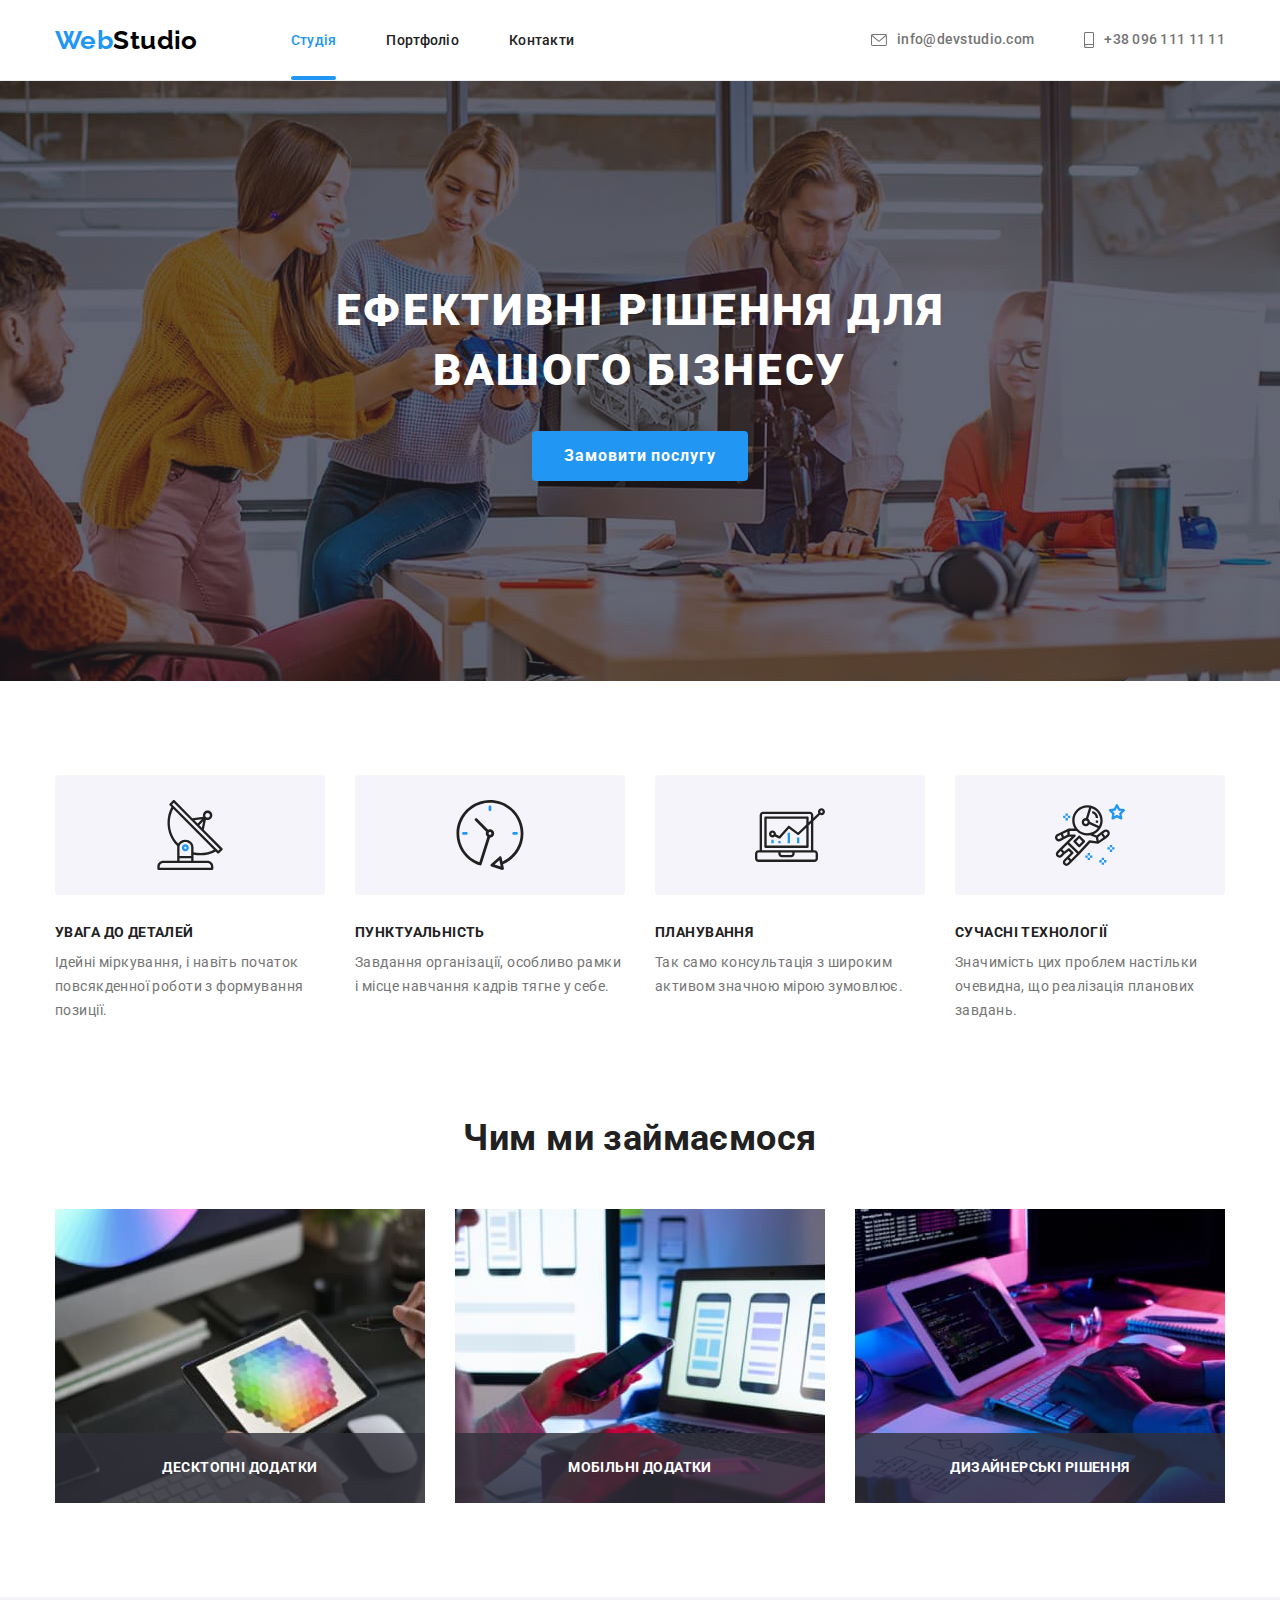
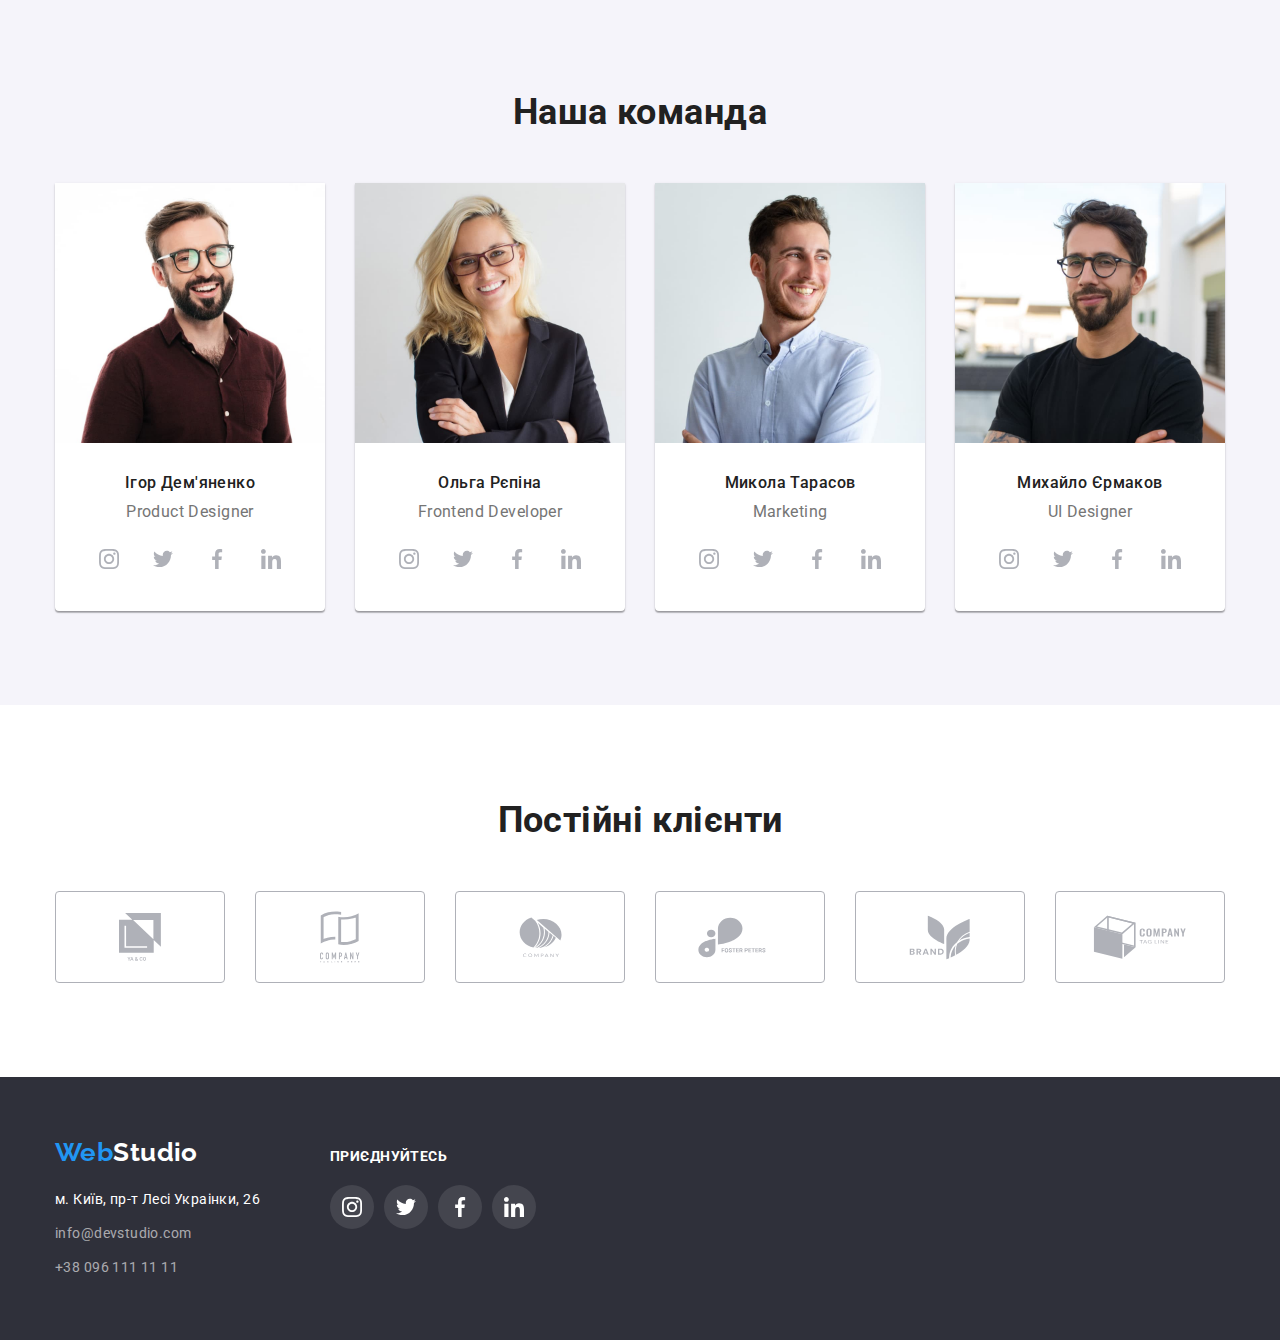
==== index.html @ a572e268 "Initial commit" ====
<!DOCTYPE html>
<html lang="uk">
  <head>
    <meta charset="UTF-8" />
    <meta http-equiv="X-UA-Compatible" content="IE=edge" />
    <meta name="viewport" content="width=device-width, initial-scale=1.0" />
    <title>Web Studio</title>
    <link rel="preconnect" href="https://fonts.googleapis.com" />
    <link rel="preconnect" href="https://fonts.gstatic.com" crossorigin />
    <link href="https://fonts.googleapis.com/css2?family=Raleway:wght@700&family=Roboto:wght@400;500;700;900&display=swap" rel="stylesheet" />
    <link rel="stylesheet" href="https://cdnjs.cloudflare.com/ajax/libs/modern-normalize/1.1.0/modern-normalize.min.css" />
    <link rel="stylesheet" href="./css/style.css" />
  </head>

  <body>
    <header class="page-header">
      <div class="nav-container container">
        <nav class="nav">
          <a class="logo link" href="./index.html"><span>Web</span>Studio</a>
          <ul class="nav-link list">
            <li class="item"><a class="nav-link-item link current" href="./index.html">Студія</a></li>
            <li class="item"><a class="nav-link-item link" href="./portfolio.html">Портфоліо</a></li>
            <li class="item"><a class="nav-link-item link" href="#">Контакти</a></li>
          </ul>
        </nav>
        <ul class="contact list">
          <li class="item">
            <a class="contact-item link" href="mailto:info@devstudio.com" lang="en">
              <svg class="icon" width="16" height="12">
                <use href="./images/sprite.svg#icon-mail"></use>
              </svg>
              info@devstudio.com</a
            >
          </li>
          <li class="item">
            <a class="contact-item link" href="tel:+380961111111">
              <svg class="icon" width="10" height="16">
                <use href="./images/sprite.svg#icon-smartphone"></use>
              </svg>
              +38 096 111 11 11</a
            >
          </li>
        </ul>
      </div>
    </header>

    <main>
      <section class="hero">
        <div class="container">
          <h1 class="hero-title">Ефективні рішення для вашого бізнесу</h1>
          <button data-modal-open class="btn-servise" type="button">Замовити послугу</button>
        </div>
      </section>
      <section class="advantages">
        <div class="container">
          <h2 class="visually-hidden">Наші переваги</h2>
          <ul class="advantages-list list">
            <li class="item">
              <div class="icon-box">
                <svg class="icon">
                  <use href="./images/sprite.svg#advantages-antenna"></use>
                </svg>
              </div>
              <h3 class="advantages-list-title">Увага до деталей</h3>
              <p>Ідейні міркування, і навіть початок повсякденної роботи з формування позиції.</p>
            </li>
            <li class="item">
              <div class="icon-box">
                <svg class="icon">
                  <use href="./images/sprite.svg#advantages-clock"></use>
                </svg>
              </div>
              <h3 class="advantages-list-title">Пунктуальність</h3>
              <p>Завдання організації, особливо рамки і місце навчання кадрів тягне у себе.</p>
            </li>
            <li class="item">
              <div class="icon-box">
                <svg class="icon">
                  <use href="./images/sprite.svg#advantages-diagram"></use>
                </svg>
              </div>
              <h3 class="advantages-list-title">Планування</h3>
              <p>Так само консультація з широким активом значною мірою зумовлює.</p>
            </li>
            <li class="item">
              <div class="icon-box">
                <svg class="icon">
                  <use href="./images/sprite.svg#advantages-astronaut"></use>
                </svg>
              </div>
              <h3 class="advantages-list-title">Сучасні технології</h3>
              <p>Значимість цих проблем настільки очевидна, що реалізація планових завдань.</p>
            </li>
          </ul>
        </div>
      </section>
      <section class="work">
        <div class="container">
          <h2 class="work-title">Чим ми займаємося</h2>
          <ul class="work-list list">
            <li class="item">
              <img src="./images/devise.jpg" width="370" alt="на планшеті зображена палітра кольорів" />
              <p class="work-text">десктопні додатки</p>
            </li>
            <li class="item">
              <img src="./images/computer.jpg" width="370" alt="людина сидить за кюмп'ютером з телефоном у руках" />
              <p class="work-text">мобільні додатки</p>
            </li>
            <li class="item">
              <img src="./images/keyboard.jpg" width="370" alt="людина набирає на клавіатурі інформацію" />
              <p class="work-text">дизайнерські рішення</p>
            </li>
          </ul>
        </div>
      </section>
      <section class="team">
        <div class="container">
          <h2 class="team-title">Наша команда</h2>
          <ul class="team-list list">
            <li class="team-list-item">
              <img src="./images/igor.jpg" width="270" alt="бородатий чоловік в окулюрах в бардовій сорочці" />
              <div class="team-content">
                <h3 class="team-list-title">Ігор Дем'яненко</h3>
                <p class="team-text" lang="en">Product Designer</p>
                <ul class="social-link list">
                  <li>
                    <a class="link" href="#">
                      <svg class="icon-social" width="20" height="20">
                        <use href="./images/sprite.svg#icon-instagram"></use>
                      </svg>
                    </a>
                  </li>
                  <li>
                    <a class="link" href="#">
                      <svg class="icon-social" width="20" height="20">
                        <use href="./images/sprite.svg#icon-twitter"></use>
                      </svg>
                    </a>
                  </li>
                  <li>
                    <a class="link" href="#">
                      <svg class="icon-social" width="20" height="20">
                        <use href="./images/sprite.svg#icon-facebook"></use>
                      </svg>
                    </a>
                  </li>
                  <li>
                    <a class="link" href="#">
                      <svg class="icon-social" width="20" height="20">
                        <use href="./images/sprite.svg#icon-linkedin"></use>
                      </svg>
                    </a>
                  </li>
                </ul>
              </div>
            </li>
            <li class="team-list-item">
              <img src="./images/olga.jpg" width="270" alt="жінка з білявим волоссям в окулярах" />
              <div class="team-content">
                <h3 class="team-list-title">Ольга Рєпіна</h3>
                <p class="team-text" lang="en">Frontend Developer</p>
                <ul class="social-link list">
                  <li>
                    <a class="link" href="#">
                      <svg class="icon-social" width="20" height="20">
                        <use href="./images/sprite.svg#icon-instagram"></use>
                      </svg>
                    </a>
                  </li>
                  <li>
                    <a class="link" href="#">
                      <svg class="icon-social" width="20" height="20">
                        <use href="./images/sprite.svg#icon-twitter"></use>
                      </svg>
                    </a>
                  </li>
                  <li>
                    <a class="link" href="#">
                      <svg class="icon-social" width="20" height="20">
                        <use href="./images/sprite.svg#icon-facebook"></use>
                      </svg>
                    </a>
                  </li>
                  <li>
                    <a class="link" href="#">
                      <svg class="icon-social" width="20" height="20">
                        <use href="./images/sprite.svg#icon-linkedin"></use>
                      </svg>
                    </a>
                  </li>
                </ul>
              </div>
            </li>
            <li class="team-list-item">
              <img src="./images/nikola.jpg" width="270" alt="молодий хлопець у світлій сорочці" />
              <div class="team-content">
                <h3 class="team-list-title">Микола Тарасов</h3>
                <p class="team-text" lang="en">Marketing</p>
                <ul class="social-link list">
                  <li>
                    <a class="link" href="#">
                      <svg class="icon-social" width="20" height="20">
                        <use href="./images/sprite.svg#icon-instagram"></use>
                      </svg>
                    </a>
                  </li>
                  <li>
                    <a class="link" href="#">
                      <svg class="icon-social" width="20" height="20">
                        <use href="./images/sprite.svg#icon-twitter"></use>
                      </svg>
                    </a>
                  </li>
                  <li>
                    <a class="link" href="#">
                      <svg class="icon-social" width="20" height="20">
                        <use href="./images/sprite.svg#icon-facebook"></use>
                      </svg>
                    </a>
                  </li>
                  <li>
                    <a class="link" href="#">
                      <svg class="icon-social" width="20" height="20">
                        <use href="./images/sprite.svg#icon-linkedin"></use>
                      </svg>
                    </a>
                  </li>
                </ul>
              </div>
            </li>
            <li class="team-list-item">
              <img src="./images/misha.jpg" width="270" alt="бородатий чоловік в окулюрах у чорній футбольці" />
              <div class="team-content">
                <h3 class="team-list-title">Михайло Єрмаков</h3>
                <p class="team-text" lang="en">UI Designer</p>
                <ul class="social-link list">
                  <li>
                    <a class="link" href="#">
                      <svg class="icon-social" width="20" height="20">
                        <use href="./images/sprite.svg#icon-instagram"></use>
                      </svg>
                    </a>
                  </li>
                  <li>
                    <a class="link" href="#">
                      <svg class="icon-social" width="20" height="20">
                        <use href="./images/sprite.svg#icon-twitter"></use>
                      </svg>
                    </a>
                  </li>
                  <li>
                    <a class="link" href="#">
                      <svg class="icon-social" width="20" height="20">
                        <use href="./images/sprite.svg#icon-facebook"></use>
                      </svg>
                    </a>
                  </li>
                  <li>
                    <a class="link" href="#">
                      <svg class="icon-social" width="20" height="20">
                        <use href="./images/sprite.svg#icon-linkedin"></use>
                      </svg>
                    </a>
                  </li>
                </ul>
              </div>
            </li>
          </ul>
        </div>
      </section>
      <section class="clients">
        <div class="container">
          <h2 class="clients-title">Постійні клієнти</h2>
          <ul class="clients-list list">
            <li class="item">
              <a class="link" href="#">
                <svg class="icon-company" width="42" height="48">
                  <use href="./images/sprite.svg#logo-company-1"></use>
                </svg>
              </a>
            </li>
            <li class="item">
              <a class="link" href="#">
                <svg class="icon-company" width="40" height="52">
                  <use href="./images/sprite.svg#logo-company-2"></use>
                </svg>
              </a>
            </li>
            <li class="item">
              <a class="link" href="#">
                <svg class="icon-company" width="43" height="42">
                  <use href="./images/sprite.svg#logo-company-3"></use>
                </svg>
              </a>
            </li>
            <li class="item">
              <a class="link" href="#">
                <svg class="icon-company" width="84" height="41">
                  <use href="./images/sprite.svg#logo-company-4"></use>
                </svg>
              </a>
            </li>
            <li class="item">
              <a class="link" href="#">
                <svg class="icon-company" width="62" height="45">
                  <use href="./images/sprite.svg#logo-company-5"></use>
                </svg>
              </a>
            </li>
            <li class="item">
              <a class="link" href="#">
                <svg class="icon-company" width="94" height="44">
                  <use href="./images/sprite.svg#logo-company-6"></use>
                </svg>
              </a>
            </li>
          </ul>
        </div>
      </section>
    </main>

    <footer class="footer">
      <div class="footer-page container">
        <div class="contact-box">
          <a class="footer-logo link" href="./index.html"><span>Web</span>Studio</a>
          <address>
            <ul class="footer-contact list">
              <li class="item">
                <a class="footer-contact-link link" href="https://goo.gl/maps/CPtrU1FHBa2aNyZL9" target="_blank" rel="noopener noreferrer nofollow">м. Київ, пр-т Лесі Украінки, 26</a>
              </li>
              <li class="item">
                <a class="footer-contact-item link" href="mailto:info@devstudio.com" lang="en">info@devstudio.com</a>
              </li>
              <li class="item">
                <a class="footer-contact-item link" href="tel:+380961111111">+38 096 111 11 11</a>
              </li>
            </ul>
          </address>
        </div>
        <div class="join">
          <p class="join-text">Приєднуйтесь</p>
          <ul class="social-link list">
            <li>
              <a class="link" href="#">
                <svg class="icon-social" width="20" height="20">
                  <use href="./images/sprite.svg#icon-instagram"></use>
                </svg>
              </a>
            </li>
            <li>
              <a class="link" href="#">
                <svg class="icon-social" width="20" height="20">
                  <use href="./images/sprite.svg#icon-twitter"></use>
                </svg>
              </a>
            </li>
            <li>
              <a class="link" href="#">
                <svg class="icon-social" width="20" height="20">
                  <use href="./images/sprite.svg#icon-facebook"></use>
                </svg>
              </a>
            </li>
            <li>
              <a class="link" href="#">
                <svg class="icon-social" width="20" height="20">
                  <use href="./images/sprite.svg#icon-linkedin"></use>
                </svg>
              </a>
            </li>
          </ul>
        </div>
      </div>
    </footer>
    <div class="backdrop is-hidden" data-modal>
      <div class="modal">
        <button class="btn-close" data-modal-close>
          <svg class="icon-close" width="11" height="11">
            <use href="./images/sprite.svg#icon-close"></use>
          </svg>
        </button>
      </div>
    </div>
    <script src="./js/modal.js"></script>
  </body>
</html>
---- css/style.css ----
:root {
  --brand-color: #212121;
  --secondary-color: #757575;
  --brand-bg-color: #2f303a;
  --secondary-bg-color: #ffffff;
  --accent-color: #2196f3;
  --footer-contact-item: rgba(255, 255, 255, 0.6);
  --bg-color-btn-filter: #f5f4fa;
  --bg-color-icon-box: #f5f4fa;
  --color-logo: #000000;
  --btn-service-hover: #188ce8;
  --border-cads: 1px solid #eeeeee;
  --icon: #afb1b8;

  --transition-duration: 250ms;
  --transition-timing-function: cubic-bezier(0.4, 0, 0.2, 1);
}

/* ----------common---------- */

body {
  font-family: "Roboto", sans-serif;
  font-size: 14px;
  letter-spacing: 0.03em;
  color: var(--brand-color);
  background-color: var(--secondary-bg-color);
}

h1,
h2,
h3,
h4,
h5,
h6,
p {
  margin: 0;
}

img {
  display: block;
  max-width: 100%;
  height: auto;
}

ul,
ol {
  padding: 0;
  margin: 0;
}

button {
  display: block;
  cursor: pointer;
  border: none;
  border-radius: 4px;
}

/* ----------service---------- */

.link {
  text-decoration: none;
}

.list {
  list-style-type: none;
}

.visually-hidden {
  position: absolute;
  white-space: nowrap;
  width: 1px;
  height: 1px;
  overflow: hidden;
  border: 0;
  padding: 0;
  clip: rect(0 0 0 0);
  clip-path: inset(50%);
  margin: -1px;
}

.container {
  width: 1200px;
  margin: 0 auto;
  padding: 0 15px;
}

/* ----------header---------- */

.page-header {
  background-color: var(--secondary-bg-color);
  border-bottom: 1px solid #ececec;
}

.nav-container {
  display: flex;
  height: 80px;
}

.nav-container .item {
  margin-right: 50px;
}

.nav-container .item:last-child {
  margin-right: 0px;
}

.nav,
.nav-link,
.contact {
  display: flex;
  padding: 0;
  align-items: center;
}

.contact {
  margin-left: auto;
}

.logo {
  display: block;
  margin-right: 93px;

  font-family: "Raleway", sans-serif;
  font-weight: 700;
  font-size: 26px;
  line-height: 1.19;
  color: var(--color-logo);
}

.logo > span {
  color: var(--accent-color);
}

.nav-link-item,
.contact-item {
  padding: 32px 0;
  font-weight: 500;
  line-height: 1.14;
  letter-spacing: 0.02em;
  color: var(--brand-color);

  transition: color var(--transition-duration) var(--transition-timing-function);
}

.contact-item {
  display: flex;
  align-items: center;
  color: var(--secondary-color);
}

.contact-item .icon {
  display: block;
  margin-right: 10px;
  fill: currentColor;
}

.contact-item:hover .icon,
.contact-item:focus .icon {
  fill: currentColor;
}

/* ----------hero---------- */

.hero {
  max-width: 1600px;
  height: 600px;
  padding: 200px 0;
  margin: 0 auto;
  text-align: center;
  background-image: linear-gradient(rgba(47, 48, 58, 0.4), rgba(47, 48, 58, 0.4)), url(../images/hero-bg.jpg);
  background-size: cover;
  background-repeat: no-repeat;
  background-position: center;
}

.hero-title {
  width: 696px;
  margin: auto;
  font-weight: 900;
  font-size: 44px;
  line-height: 1.36;
  text-align: center;
  letter-spacing: 0.06em;
  text-transform: uppercase;
  color: var(--secondary-bg-color);
}

.btn-servise {
  min-width: 216px;
  margin: 30px auto 0;
  padding: 10px 32px;

  font-family: inherit;
  font-weight: 700;
  font-size: 16px;
  line-height: 1.88;
  align-content: center;
  text-align: center;
  letter-spacing: 0.06em;

  color: var(--secondary-bg-color);
  background-color: var(--accent-color);
  border-radius: 4px;
  cursor: pointer;

  transition:  background-color var(--transition-duration) var(--transition-timing-function), box-shadow var(--transition-duration) var(--transition-timing-function);
}

.btn-servise:hover,
.btn-servise:focus {
  background-color: var(--btn-service-hover);
  box-shadow: 0px 4px 4px rgba(0, 0, 0, 0.15);
}

/* ----------advantages---------- */

.advantages {
  padding-top: 94px;
}

.advantages-list {
  display: flex;
  gap: 30px;
}

.advantages-list .item {
  width: calc((100% - 3 * 30px) / 4);
}

.icon-box {
  display: flex;
  justify-content: center;
  align-items: center;
  height: 120px;
  margin-bottom: 30px;
  background-color: var(--bg-color-icon-box);
  border-radius: 4px;
}

.icon-box .icon {
  width: 70px;
  height: 70px;
}

/* .advantages-list .item::before {
  content: "";
  display: block;
  height: 120px;
  margin-bottom: 30px;
  background-image: url(../images/advantages-astronaut.svg);
  background-size: 70 px;
  background-repeat: no-repeat;
  background-position: center;
  background-color: var(--bg-color-btn-filter);
} */

.advantages-list-title {
  margin-bottom: 10px;
  font-weight: 700;
  font-size: 14px;
  line-height: 1.14;
  text-transform: uppercase;
}

.advantages p {
  line-height: 1.71;
  color: var(--secondary-color);
}

/* ----------work---------- */

.work {
  padding-top: 94px;
  padding-bottom: 94px;
}
.work-title {
  margin: 0 auto 50px;
  font-weight: 700;
  font-size: 36px;
  line-height: 1.17;
  text-align: center;
}

.work-list {
  display: flex;
  gap: 30px;
}

.work-list .item {
  position: relative;
  width: calc((100% - 2 * 30px) / 3);
}

.work-text {
  position: absolute;
  bottom: 0;
  width: 100%;
  height: 70px;
  display: flex;
  justify-content: center;
  align-items: center;
  font-weight: 700;
    line-height: 1.14;
    text-transform: uppercase;
  color: var(--secondary-bg-color);
  background: rgba(47, 48, 58, 0.8);
}

/* ----------team---------- */

.team {
  padding: 94px 0;
  background-color: var(--bg-color-btn-filter);
}

.team-title {
  margin: 0 auto 50px;
  font-weight: 700;
  font-size: 36px;
  line-height: 1.17;
  text-align: center;
}

.team-list {
  display: flex;
  gap: 30px;
}

.team-list-item {
  width: calc((100% - 3 * 30px) / 4);
  background-color: var(--secondary-bg-color);
  box-shadow: 0px 1px 3px rgba(0, 0, 0, 0.12), 0px 1px 1px rgba(0, 0, 0, 0.14), 0px 2px 1px rgba(0, 0, 0, 0.2);
  border-radius: 0px 0px 4px 4px;
}

.team-content {
  padding: 30px 0;
}

.team-list-title {
  margin-bottom: 10px;
  text-align: center;
  font-weight: 500;
  font-size: 16px;
  line-height: 1.19;
}

.team-text {
  margin-bottom: 16px;
  text-align: center;
  font-size: 16px;
  line-height: 1.19;
  color: var(--secondary-color);
}

.social-link {
  display: flex;
  justify-content: center;
  gap: 10px;
}

.social-link .link {
  display: flex;
  justify-content: center;
  align-items: center;
  width: 44px;
  height: 44px;
  border-radius: 50%;
  color: var(--icon);

  transition:  background-color var(--transition-duration) var(--transition-timing-function), color var(--transition-duration) var(--transition-timing-function);
}

.icon-social {
  fill: currentColor;
}

.social-link .link:hover,
.social-link .link:focus {
  background-color: var(--accent-color);
  color: var(--secondary-bg-color);
}

/* ----------clients---------- */

.clients {
  padding: 94px 0;
}

.clients-title {
  font-weight: 700;
  font-size: 36px;
  line-height: 1.17;
  text-align: center;
  margin-bottom: 50px;
}

.clients-list {
  display: flex;
  gap: 30px;
}

.clients-list .link {
  display: flex;
  justify-content: center;
  align-items: center;
  width: 170px;
  height: 92px;
  border: 1px solid #afb1b8;
  border-radius: 4px;
  color: var(--icon);

  transition:  color var(--transition-duration) var(--transition-timing-function), border-color var(--transition-duration) var(--transition-timing-function);
}

.clients-list .link:hover,
.clients-list .link:focus {
  color: var(--accent-color);
  border-color: var(--accent-color);
}

.icon-company {
  fill: currentColor;
}

/* ----------filter---------- */

.filter {
  padding: 94px 0;
}

.filter-list {
  display: flex;
  justify-content: center;
  margin-bottom: 50px;
}

.filter-list .item {
  margin-right: 8px;
}

.filter-list .item:last-child {
  margin-right: 0;
}

.btn-filter {
  padding: 6px 22px;
  font-family: inherit;
  font-weight: 500;
  font-size: 16px;
  line-height: 1.62;
  text-align: center;
  letter-spacing: 0.03em;

  color: var(--brand-color);
  background-color: var(--bg-color-btn-filter);
  border-radius: 4px;
  border: none;
  cursor: pointer;

  transition:  box-shadow var(--transition-duration) var(--transition-timing-function), background-color var(--transition-duration) var(--transition-timing-function), color var(--transition-duration) var(--transition-timing-function);
  
}

.btn-filter:hover,
.btn-filter:focus {
  box-shadow: 0px 3px 1px rgba(0, 0, 0, 0.1), 0px 1px 2px rgba(0, 0, 0, 0.08), 0px 2px 2px rgba(0, 0, 0, 0.12);
  background-color: var(--accent-color);
  color: var(--secondary-bg-color);
}

/* ----------cads---------- */

.cads-list {
  display: flex;
  flex-wrap: wrap;
  gap: 30px;
}

.cads-list .item {
  width: calc((100% - 2 * 30px) / 3);
}

.cads-list-link {
  display: block;
  transition:  box-shadow var(--transition-duration) var(--transition-timing-function);
}

.cads-list-link:hover,
.cads-list-link:focus {
  box-shadow: 0px 1px 1px rgba(0, 0, 0, 0.12), 0px 4px 4px rgba(0, 0, 0, 0.06), 1px 4px 6px rgba(0, 0, 0, 0.16);
}

.cads-content {
  padding: 20px 24px;
  border: var(--border-cads);
}
.cads-title {
  margin-bottom: 4px;
  font-weight: 700;
  font-size: 18px;
  line-height: 2;
  letter-spacing: 0.06em;
  color: var(--brand-color);
}

.cads-text {
  font-size: 16px;
  line-height: 1.88;
  letter-spacing: 0.03em;
  color: var(--secondary-color);
}

/* ----------overley for cads---------- */

.cads-thumb {
  position: relative;
  overflow: hidden;
}

.overley {
  position: absolute;
  top: 0;
  left: 0;
  width: 100%;
  height: 100%;
  padding: 63px 24px;
  background: rgba(33, 150, 243, 0.9);
  transform: translatey(100%);
  transition: transform var(--transition-duration) var(--transition-timing-function);
}

.overley-text {
  font-size: 18px;
  line-height: 1.56;
  color: var(--secondary-bg-color);
}

.cads-list-link:hover .overley,
.cads-list-link:focus .overley {
  transform: translatey(0);
}

/* ----------footer---------- */

.footer {
  background-color: var(--brand-bg-color);
  padding: 60px 0;
}

.footer-page {
  display: flex;
  align-items: baseline;
}

.footer-logo {
  display: block;
  margin-bottom: 20px;
  font-family: "Raleway", sans-serif;
  font-weight: 700;
  font-size: 26px;
  line-height: 1.19;
  color: var(--secondary-bg-color);
}

.footer-logo > span {
  color: var(--accent-color);
}

.footer-contact {
  line-height: 1.71;
  font-style: normal;
}

.footer-contact .item:not(:last-child) {
  margin-bottom: 10px;
}

.footer-contact-link {
  line-height: 1.71;
  color: var(--secondary-bg-color);

  transition: color var(--transition-duration) var(--transition-timing-function);
}

.footer-contact-item {
  line-height: 1.71;
  color: var(--footer-contact-item);

  transition: color var(--transition-duration) var(--transition-timing-function);
}

.join {
  margin-left: 70px;
}

.join-text {
  margin-bottom: 20px;
  font-weight: 700;
  font-size: 14px;
  line-height: 1.14;
  text-transform: uppercase;
  color: var(--secondary-bg-color);
}

.join .link {
  color: var(--secondary-bg-color);
  background: rgba(255, 255, 255, 0.1);
}

.join .icon-social {
  fill: currentColor;
}

.join .link:hover,
.join .link:focus {
  background-color: var(--accent-color);
}

/* ----------backdrop---------- */

.backdrop {
  position: fixed;
  top: 0;
  left: 0;
  width: 100%;
  height: 100%;
  background: rgba(0, 0, 0, 0.2);
  opacity: 1;
  transition: opacity var(--transition-duration) var(--transition-timing-function);
}

.backdrop.is-hidden {
  opacity: 0;
  pointer-events: none;
}

/* ----------modal---------- */

.backdrop.is-hidden .modal {
  transform: translate(-50%, -50%) scale(0.8);
}

.modal {
  position: absolute;
  top: 50%;
  left: 50%;
  transform: translate(-50%, -50%) scale(1);

  width: 528px;
  height: 581px;

  background: var(--secondary-bg-color);
  box-shadow: 0px 1px 3px rgba(0, 0, 0, 0.12), 0px 1px 1px rgba(0, 0, 0, 0.14), 0px 2px 1px rgba(0, 0, 0, 0.2);
  border-radius: 4px;

  transition: transform var(--transition-duration) var(--transition-timing-function);
}

.btn-close {
  position: absolute;
  top: 8px;
  right: 8px;
  width: 30px;
  height: 30px;
  border-radius: 50%;
  background: transparent;
  border: 1px solid rgba(0, 0, 0, 0.1);
  transition: border-color var(--transition-duration) var(--transition-timing-function);
}

.btn-close:hover,
.btn-close:focus {
  border-color: var(--accent-color);
}

/* ----------effects---------- */

.nav-link-item:hover,
.nav-link-item:focus,
.contact-item:hover,
.contact-item:focus,
.footer-contact-link:hover,
.footer-contact-link:focus,
.footer-contact-item:hover,
.footer-contact-item:focus {
  color: var(--accent-color);
 }

.current {
  position: relative;
  color: var(--accent-color);
}

.current::after {
  position: absolute;
  bottom: 0;
  content: "";
  display: block;
  width: 100%;
  height: 4px;
  border-radius: 2px;
  background-color: var(--accent-color);
}
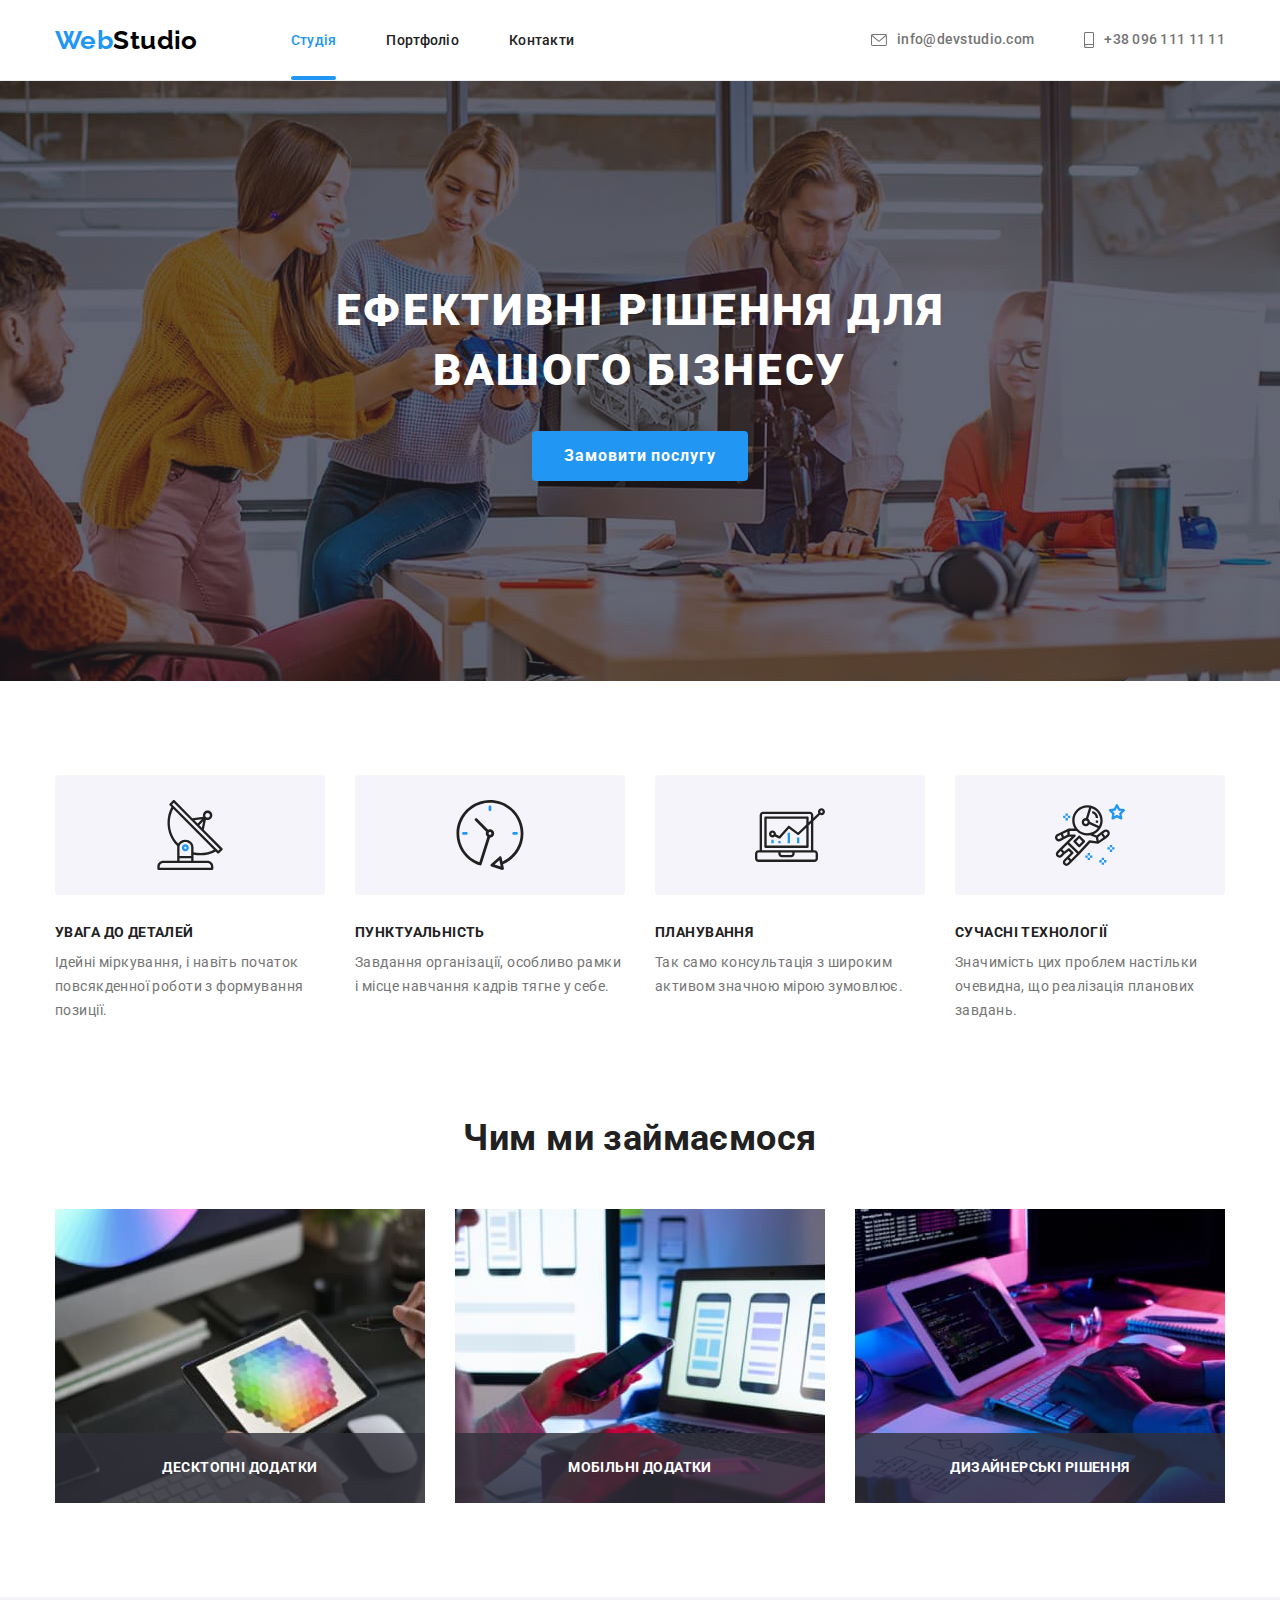
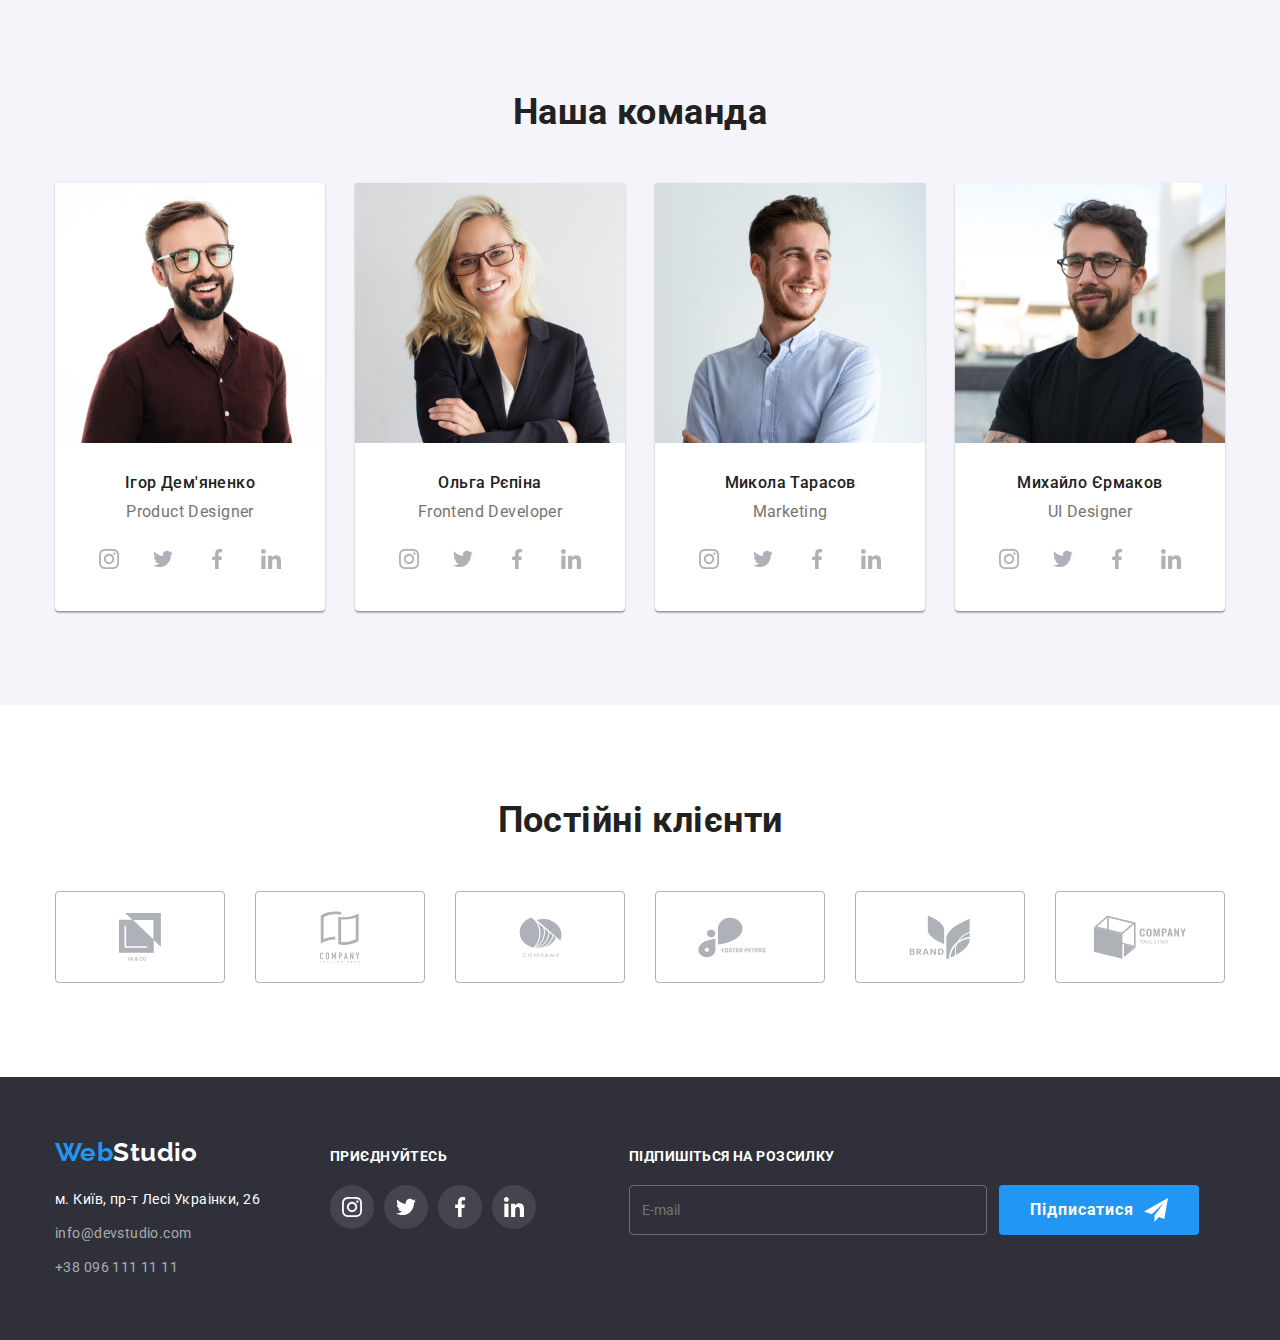
==== commit 51602309: "add the form of subscribe" ====
--- a/index.html
+++ b/index.html
@@ -370,6 +370,20 @@
             </li>
           </ul>
         </div>
+        <div class="subscribe">
+          <p class="subscribe-text">Підпишіться на розсилку</p>
+          <form action="" autocomplete="off">
+            <div class="subscribe-wrapper">
+              <input class="input-subscribe" type="email" name="mail" placeholder="E-mail" />
+              <button class="btn-subscribe" type="submit">
+                Підписатися
+                <svg class="icon-social" width="24" height="24">
+                  <use href="./images/sprite.svg#icon-send"></use>
+                </svg>
+              </button>
+            </div>
+          </form>
+        </div>
       </div>
     </footer>
     <div class="backdrop is-hidden" data-modal>
@@ -379,6 +393,10 @@
             <use href="./images/sprite.svg#icon-close"></use>
           </svg>
         </button>
+        <div role="group" aria-labelledby="contact-details-head">
+          <p id="contact-details-head">Enter your contact details</p>
+          Related elements
+        </div>
       </div>
     </div>
     <script src="./js/modal.js"></script>
--- a/css/style.css
+++ b/css/style.css
@@ -201,9 +201,8 @@
   color: var(--secondary-bg-color);
   background-color: var(--accent-color);
   border-radius: 4px;
-  cursor: pointer;
-
-  transition:  background-color var(--transition-duration) var(--transition-timing-function), box-shadow var(--transition-duration) var(--transition-timing-function);
+
+  transition: background-color var(--transition-duration) var(--transition-timing-function), box-shadow var(--transition-duration) var(--transition-timing-function);
 }
 
 .btn-servise:hover,
@@ -300,8 +299,8 @@
   justify-content: center;
   align-items: center;
   font-weight: 700;
-    line-height: 1.14;
-    text-transform: uppercase;
+  line-height: 1.14;
+  text-transform: uppercase;
   color: var(--secondary-bg-color);
   background: rgba(47, 48, 58, 0.8);
 }
@@ -368,7 +367,7 @@
   border-radius: 50%;
   color: var(--icon);
 
-  transition:  background-color var(--transition-duration) var(--transition-timing-function), color var(--transition-duration) var(--transition-timing-function);
+  transition: background-color var(--transition-duration) var(--transition-timing-function), color var(--transition-duration) var(--transition-timing-function);
 }
 
 .icon-social {
@@ -410,7 +409,7 @@
   border-radius: 4px;
   color: var(--icon);
 
-  transition:  color var(--transition-duration) var(--transition-timing-function), border-color var(--transition-duration) var(--transition-timing-function);
+  transition: color var(--transition-duration) var(--transition-timing-function), border-color var(--transition-duration) var(--transition-timing-function);
 }
 
 .clients-list .link:hover,
@@ -456,10 +455,9 @@
   background-color: var(--bg-color-btn-filter);
   border-radius: 4px;
   border: none;
-  cursor: pointer;
-
-  transition:  box-shadow var(--transition-duration) var(--transition-timing-function), background-color var(--transition-duration) var(--transition-timing-function), color var(--transition-duration) var(--transition-timing-function);
-  
+
+  transition: box-shadow var(--transition-duration) var(--transition-timing-function), background-color var(--transition-duration) var(--transition-timing-function),
+    color var(--transition-duration) var(--transition-timing-function);
 }
 
 .btn-filter:hover,
@@ -483,7 +481,7 @@
 
 .cads-list-link {
   display: block;
-  transition:  box-shadow var(--transition-duration) var(--transition-timing-function);
+  transition: box-shadow var(--transition-duration) var(--transition-timing-function);
 }
 
 .cads-list-link:hover,
@@ -594,7 +592,8 @@
   margin-left: 70px;
 }
 
-.join-text {
+.join-text,
+.subscribe-text {
   margin-bottom: 20px;
   font-weight: 700;
   font-size: 14px;
@@ -615,6 +614,56 @@
 .join .link:hover,
 .join .link:focus {
   background-color: var(--accent-color);
+}
+
+.subscribe {
+  margin-left: 93px;
+}
+
+.subscribe-wrapper {
+  display: flex;
+  gap: 12px;
+  height: 50px;
+}
+
+.input-subscribe {
+  min-width: 358px;
+  padding: 16px 12px;
+  background-color: inherit;
+  color: var(--footer-contact-item);
+  border: 1px solid rgba(255, 255, 255, 0.3);
+  border-radius: 4px;
+}
+
+/* .input-subscribe:not(:placeholder-shown) {
+border: 1px solid var(--accent-color);
+} */
+
+.btn-subscribe {
+  display: flex;
+  justify-content: center;
+  align-items: center;
+  gap: 10px;
+  min-width: 200px;
+
+  font-family: inherit;
+  font-weight: 700;
+  font-size: 16px;
+  line-height: 1.88;
+  align-content: center;
+  text-align: center;
+  letter-spacing: 0.06em;
+  border-radius: 4px;
+  color: var(--secondary-bg-color);
+  background-color: var(--accent-color);
+
+  transition: background-color var(--transition-duration) var(--transition-timing-function), box-shadow var(--transition-duration) var(--transition-timing-function);
+}
+
+.btn-subscribe:hover,
+.btn-subscribe:focus {
+  background-color: var(--btn-service-hover);
+  box-shadow: 0px 4px 4px rgba(0, 0, 0, 0.15);
 }
 
 /* ----------backdrop---------- */
@@ -685,7 +734,7 @@
 .footer-contact-item:hover,
 .footer-contact-item:focus {
   color: var(--accent-color);
- }
+}
 
 .current {
   position: relative;
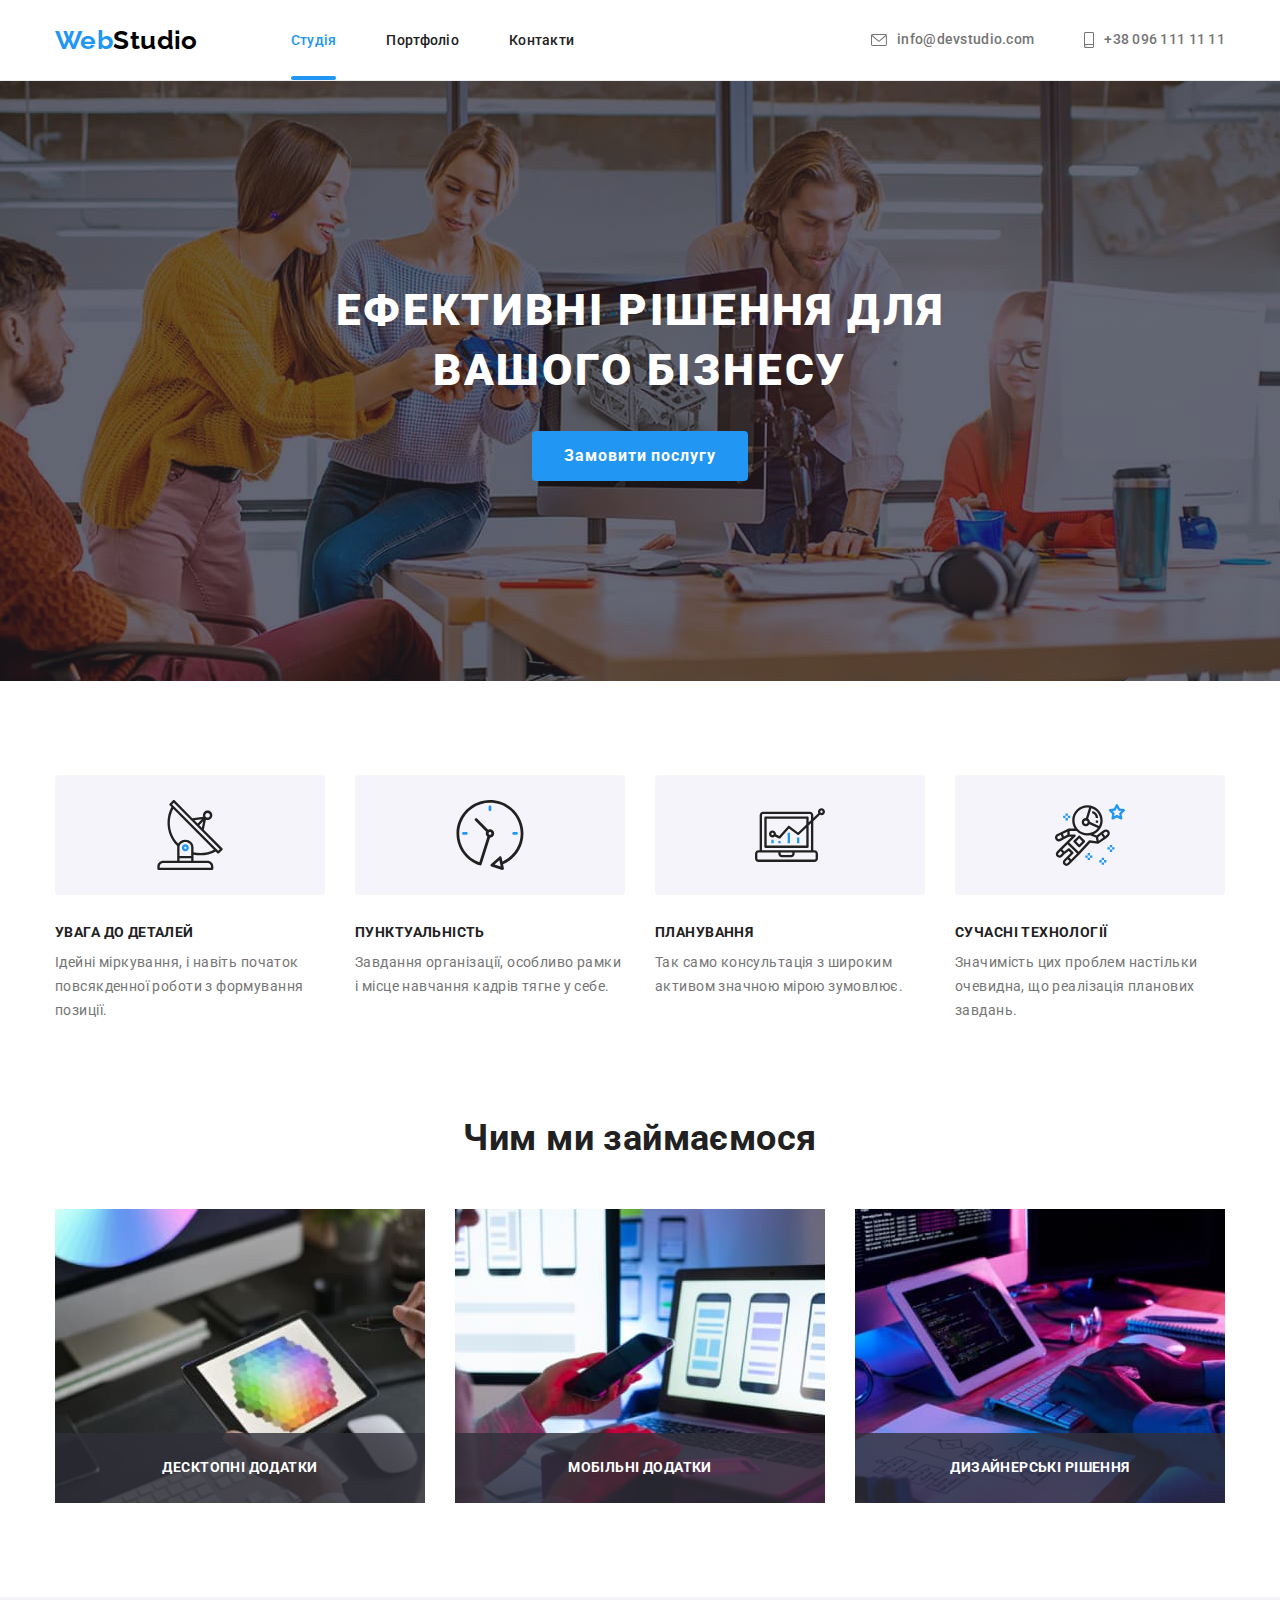
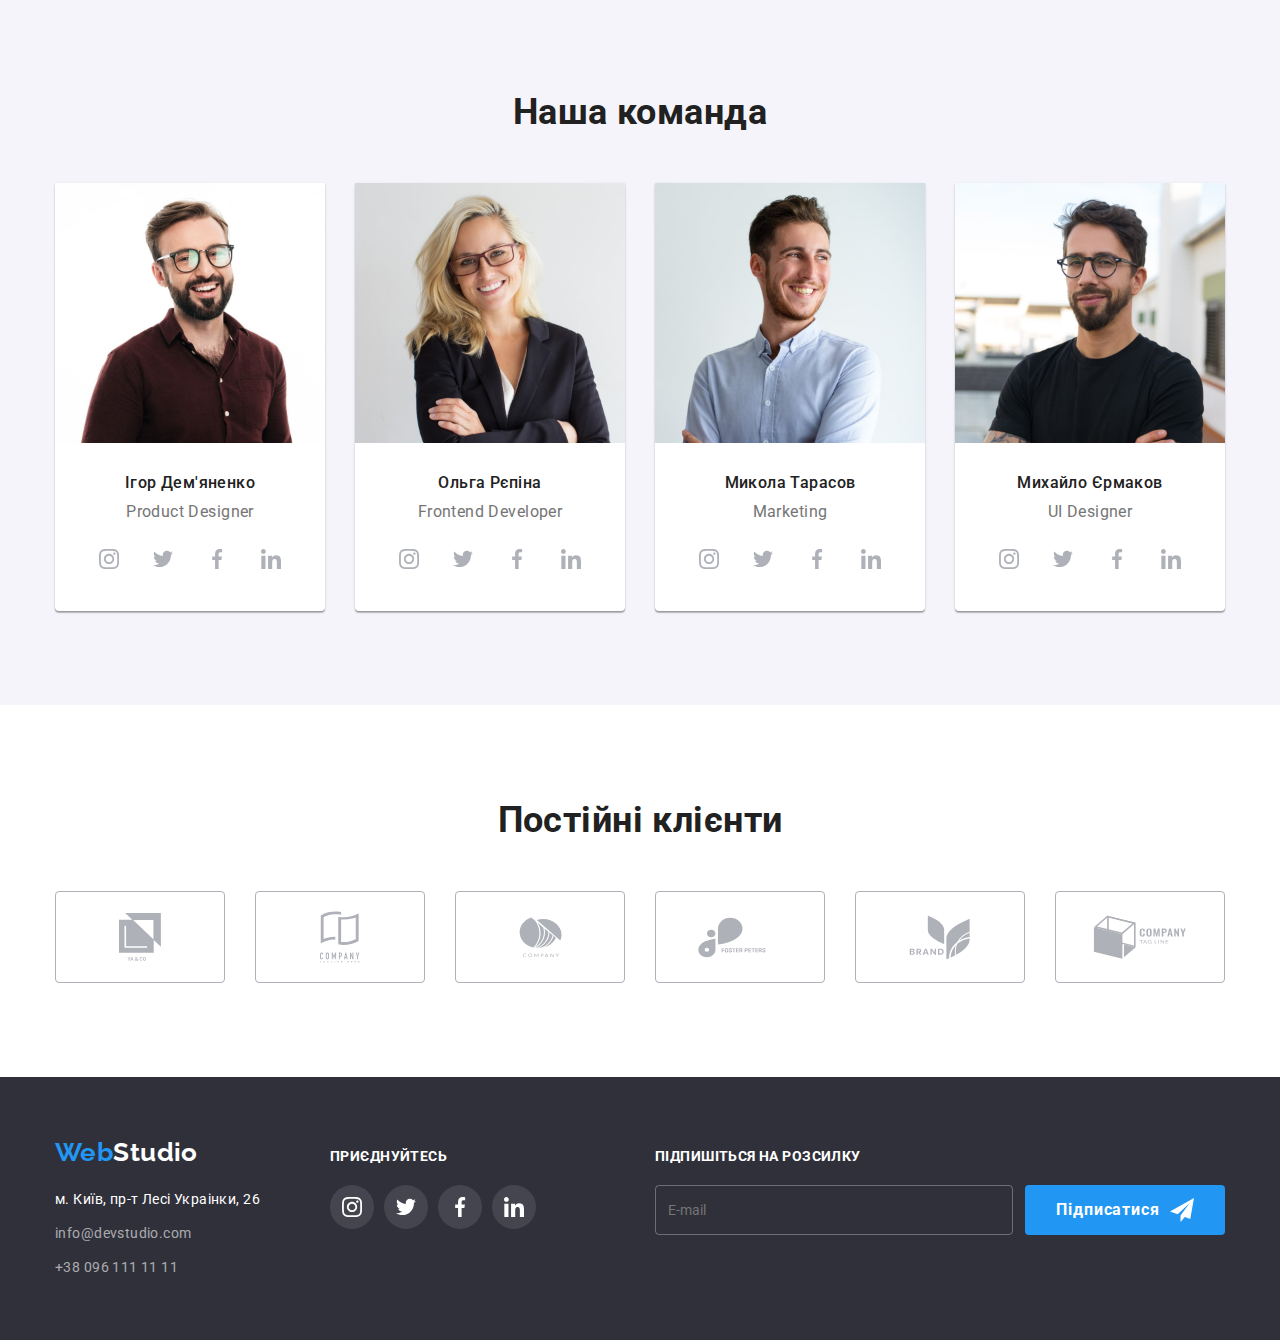
==== commit 951a7e4b: "add comments from mentor" ====
--- a/index.html
+++ b/index.html
@@ -372,16 +372,14 @@
         </div>
         <div class="subscribe">
           <p class="subscribe-text">Підпишіться на розсилку</p>
-          <form action="" autocomplete="off">
-            <div class="subscribe-wrapper">
-              <input class="input-subscribe" type="email" name="mail" placeholder="E-mail" />
-              <button class="btn-subscribe" type="submit">
-                Підписатися
-                <svg class="icon-social" width="24" height="24">
-                  <use href="./images/sprite.svg#icon-send"></use>
-                </svg>
-              </button>
-            </div>
+          <form class="subscribe-wrapper" action="" autocomplete="off">
+            <input class="input-subscribe" type="email" name="mail" placeholder="E-mail" required />
+            <button class="btn-subscribe" type="submit">
+              Підписатися
+              <svg class="icon-social" width="24" height="24">
+                <use href="./images/sprite.svg#icon-send"></use>
+              </svg>
+            </button>
           </form>
         </div>
       </div>
@@ -393,10 +391,51 @@
             <use href="./images/sprite.svg#icon-close"></use>
           </svg>
         </button>
-        <div role="group" aria-labelledby="contact-details-head">
-          <p id="contact-details-head">Enter your contact details</p>
-          Related elements
-        </div>
+        <p class="form-text">Залиште свої дані, ми вам передзвонимо</p>
+        <form action="" class="form" autocomplete="off">
+          <div class="form-field">
+            <label class="form-label" for="name">Ім'я</label>
+            <div class="input-wrapper">
+              <input class="form-input" type="text" name="name" id="name" placeholder=" " required />
+              <svg class="form-icon" width="18" height="18">
+                <use href="./images/sprite.svg#form-person"></use>
+              </svg>
+            </div>
+          </div>
+          <div class="form-field">
+            <label class="form-label" for="tel">Телефон</label>
+            <div class="input-wrapper">
+              <input class="form-input" type="tel" name="tel" id="tel" placeholder=" " required />
+              <svg class="form-icon" width="18" height="18">
+                <use href="./images/sprite.svg#form-phone"></use>
+              </svg>
+            </div>
+          </div>
+          <div class="form-field">
+            <label class="form-label" for="mail">Пошта</label>
+            <div class="input-wrapper">
+              <input class="form-input" type="email" name="mail" id="mail" placeholder=" " required />
+              <svg class="form-icon" width="18" height="18">
+                <use href="./images/sprite.svg#form-email"></use>
+              </svg>
+            </div>
+          </div>
+          <div class="form-textarea">
+            <label class="form-label" for="comment">Коментар</label>
+            <div class="input-wrapper">
+              <textarea class="form-input comment" name="comment" id="comment" cols="30" rows="10" placeholder="Введіть текст"></textarea>
+            </div>
+          </div>
+          <label class="label-checkbox">
+            <input class="input-checkbox" type="checkbox" required />
+            <svg class="form-icon-check" width="16" height="16">
+              <use href="./images/sprite.svg#icon-check"></use>
+            </svg>
+            Погоджуюся з розсилкою та приймаю
+            <a href="#">Умови договору</a>
+          </label>
+          <button class="btn-send" type="submit">Підписатися</button>
+        </form>
       </div>
     </div>
     <script src="./js/modal.js"></script>
--- a/css/style.css
+++ b/css/style.css
@@ -617,13 +617,12 @@
 }
 
 .subscribe {
-  margin-left: 93px;
+  margin-left: auto;
 }
 
 .subscribe-wrapper {
   display: flex;
   gap: 12px;
-  height: 50px;
 }
 
 .input-subscribe {
@@ -634,7 +633,6 @@
   border: 1px solid rgba(255, 255, 255, 0.3);
   border-radius: 4px;
 }
-
 /* .input-subscribe:not(:placeholder-shown) {
 border: 1px solid var(--accent-color);
 } */
@@ -697,7 +695,7 @@
   transform: translate(-50%, -50%) scale(1);
 
   width: 528px;
-  height: 581px;
+  padding: 40px;
 
   background: var(--secondary-bg-color);
   box-shadow: 0px 1px 3px rgba(0, 0, 0, 0.12), 0px 1px 1px rgba(0, 0, 0, 0.14), 0px 2px 1px rgba(0, 0, 0, 0.2);
@@ -715,12 +713,158 @@
   border-radius: 50%;
   background: transparent;
   border: 1px solid rgba(0, 0, 0, 0.1);
-  transition: border-color var(--transition-duration) var(--transition-timing-function);
-}
-
-.btn-close:hover,
-.btn-close:focus {
+}
+
+.icon-close {
+  transition: fill var(--transition-duration) var(--transition-timing-function);
+}
+
+.btn-close:hover .icon-close,
+.btn-close:focus .icon-close {
+  fill: var(--accent-color);
+}
+
+/* ----------form---------- */
+
+.form-text {
+  margin-bottom: 12px;
+  font-weight: 700;
+  font-size: 20px;
+  line-height: 1.15;
+  text-align: center;
+  color: #212121;
+}
+
+.form-field {
+  margin-bottom: 10px;
+}
+
+.input-wrapper:focus-within > .form-input {
+  border: 1px solid var(--accent-color);
+}
+
+.input-wrapper:focus-within > .form-icon {
+  fill: var(--accent-color);
+}
+
+.form-label {
+  display: block;
+  margin-bottom: 4px;
+  font-size: 12px;
+  line-height: 1.67;
+  letter-spacing: 0.01em;
+  color: var(--secondary-color);
+}
+
+.input-wrapper {
+  position: relative;
+}
+
+.form-input {
+  width: 448px;
+  height: 40px;
+  border: 1px solid rgba(33, 33, 33, 0.2);
+  border-radius: 4px;
+  padding-left: 42px;
+  outline: none;
+  transition: border var(--transition-duration) var(--transition-timing-function);
+}
+.form-icon {
+  position: absolute;
+  top: 50%;
+  left: 12px;
+  transform: translateY(-50%);
+  transition: fill var(--transition-duration) var(--transition-timing-function);
+}
+
+.form-input.comment {
+  height: 120px;
+  padding: 12px 16px;
+  resize: none;
+}
+
+.label-checkbox {
+  position: relative;
+  display: flex;
+  align-items: center;
+  margin-top: 20px;
+  margin-bottom: 30px;
+  padding-left: 12px;
+  font-family: "Roboto";
+  font-style: normal;
+  font-weight: 400;
+  font-size: 14px;
+  line-height: 1.71;
+  color: var(--secondary-color);
+}
+
+.label-checkbox > a {
+  margin-left: 5px;
+  color: var(--accent-color);
+}
+
+.input-checkbox {
+  /* -webkit-appearance: none;
+  -moz-appearance: none;
+  appearance: none;
+  position: absolute; */
+
+  position: absolute;
+  white-space: nowrap;
+  width: 1px;
+  height: 1px;
+  overflow: hidden;
+  border: 0;
+  padding: 0;
+  clip: rect(0 0 0 0);
+  clip-path: inset(50%);
+  margin: -1px;
+}
+
+.form-icon-check {
+  margin-right: 7px;
+  border: 2px solid var(--brand-color);
+  border-radius: 2px;
+  background-color: transparent;
+  transition: background-color var(--transition-duration) var(--transition-timing-function), border-color var(--transition-duration) var(--transition-timing-function);
+}
+
+.input-checkbox:checked ~ .form-icon-check {
+  background-color: var(--accent-color);
+  border-color: transparent;
+}
+
+.input-checkbox:focus ~ .form-icon-check {
   border-color: var(--accent-color);
+}
+
+.btn-send {
+  display: flex;
+  justify-content: center;
+  align-items: center;
+  min-width: 200px;
+  padding: 10px 0;
+  margin-left: auto;
+  margin-right: auto;
+
+  font-family: inherit;
+  font-weight: 700;
+  font-size: 16px;
+  line-height: 1.88;
+  align-content: center;
+  text-align: center;
+  letter-spacing: 0.06em;
+  border-radius: 4px;
+  color: var(--secondary-bg-color);
+  background-color: var(--accent-color);
+
+  transition: background-color var(--transition-duration) var(--transition-timing-function), box-shadow var(--transition-duration) var(--transition-timing-function);
+}
+
+.btn-send:hover,
+.btn-send:focus {
+  background-color: var(--btn-service-hover);
+  box-shadow: 0px 4px 4px rgba(0, 0, 0, 0.15);
 }
 
 /* ----------effects---------- */
